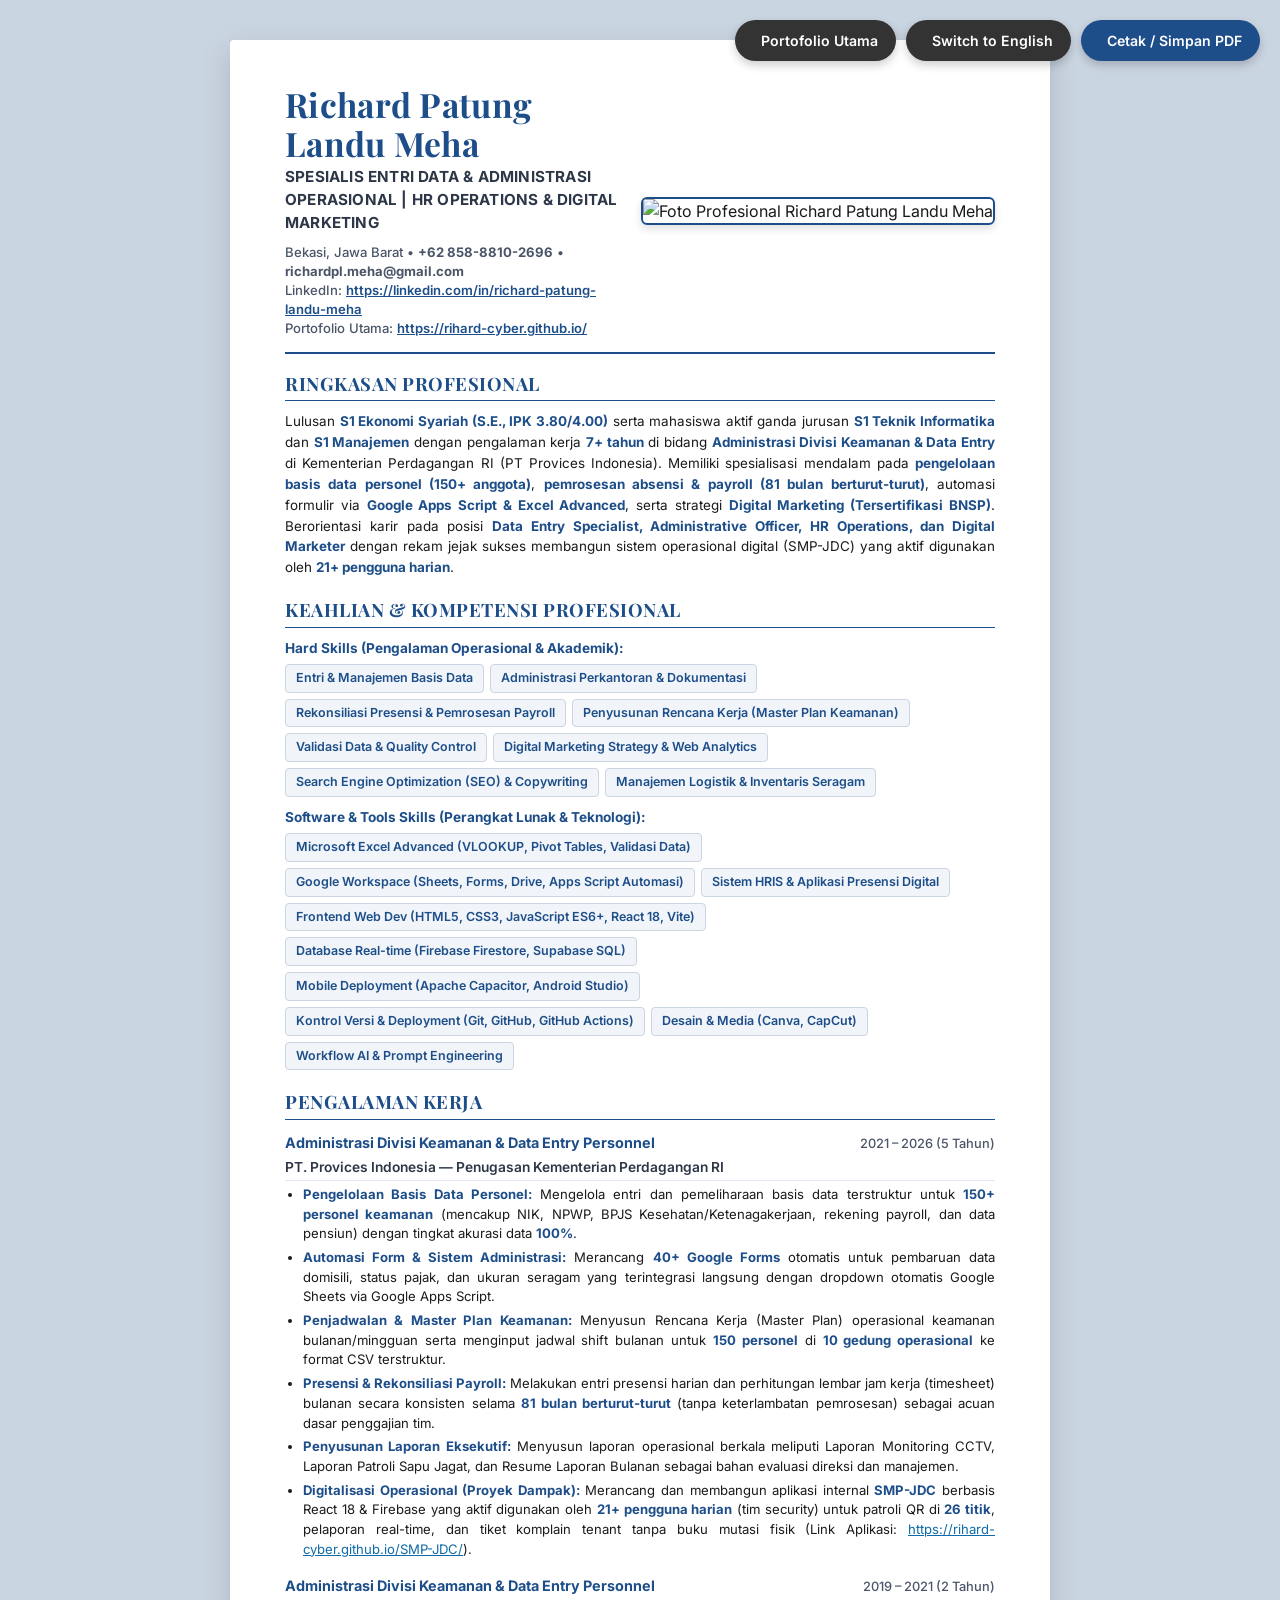
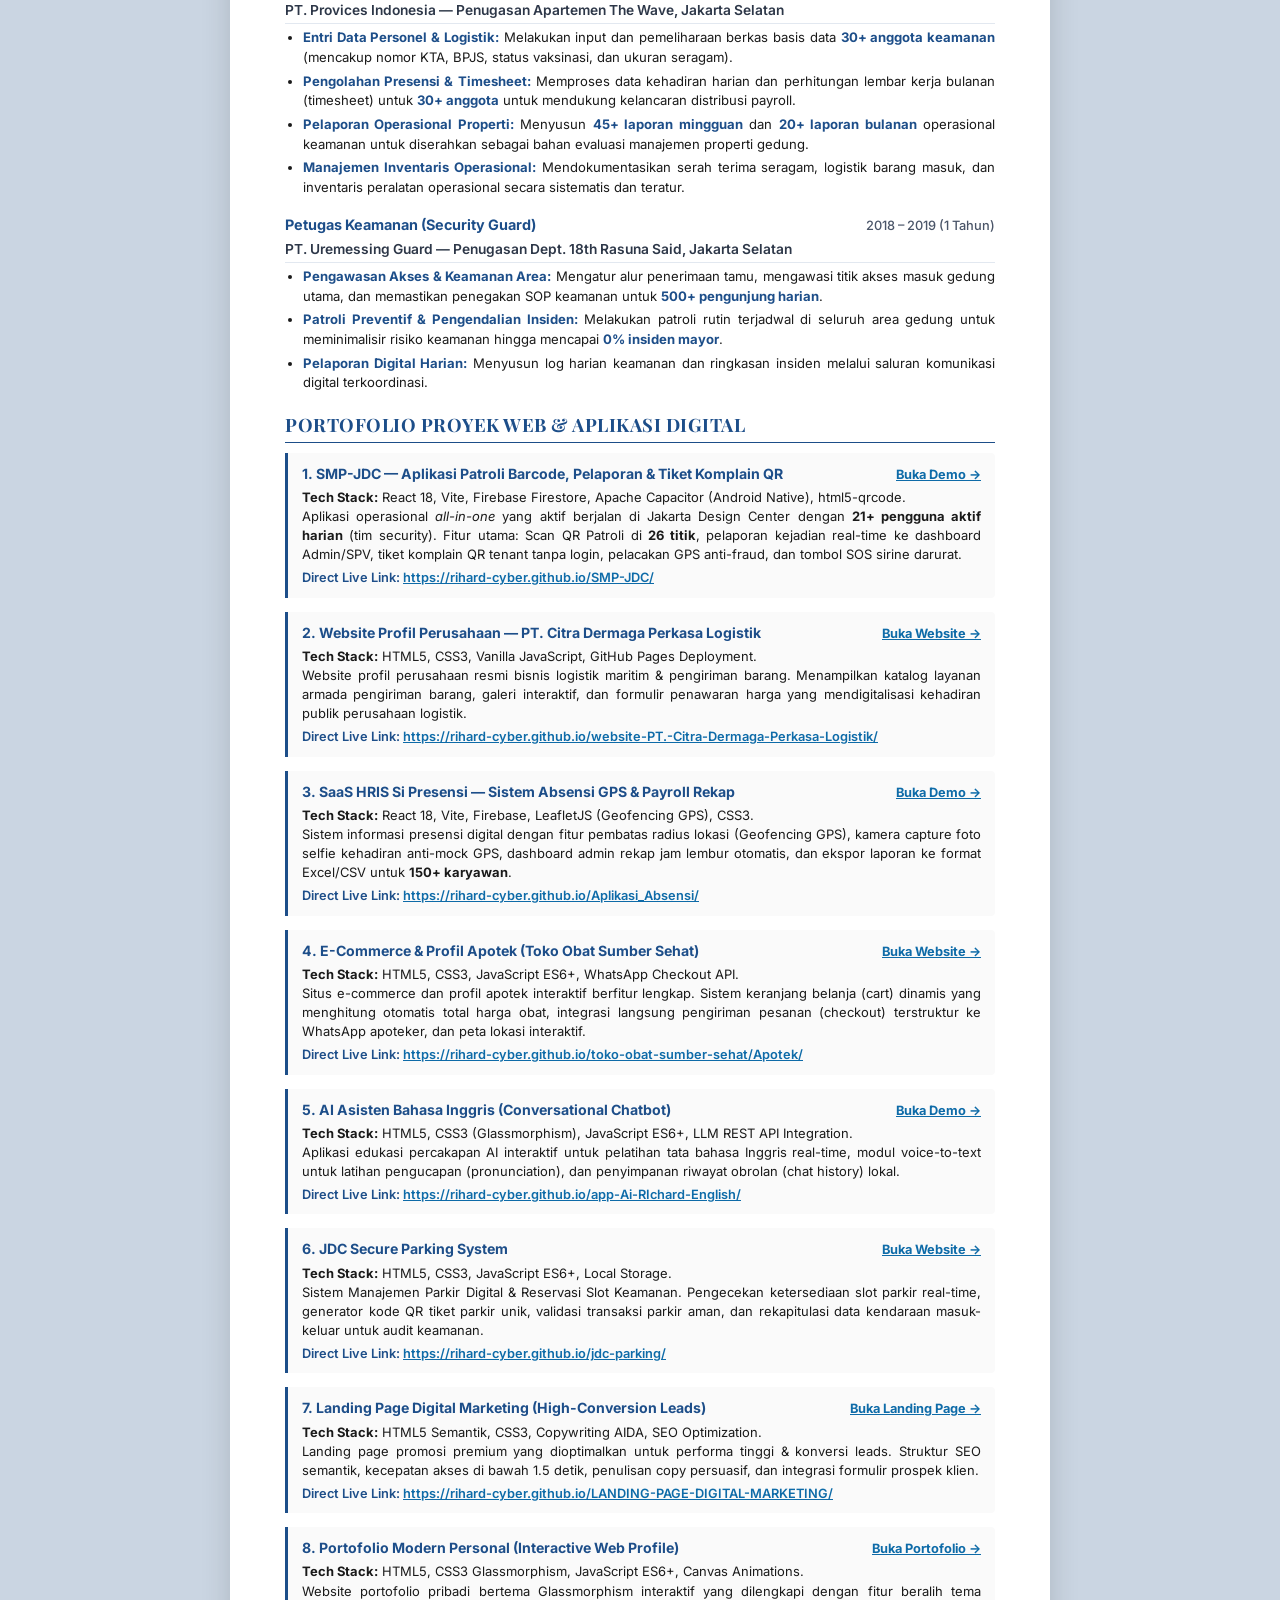
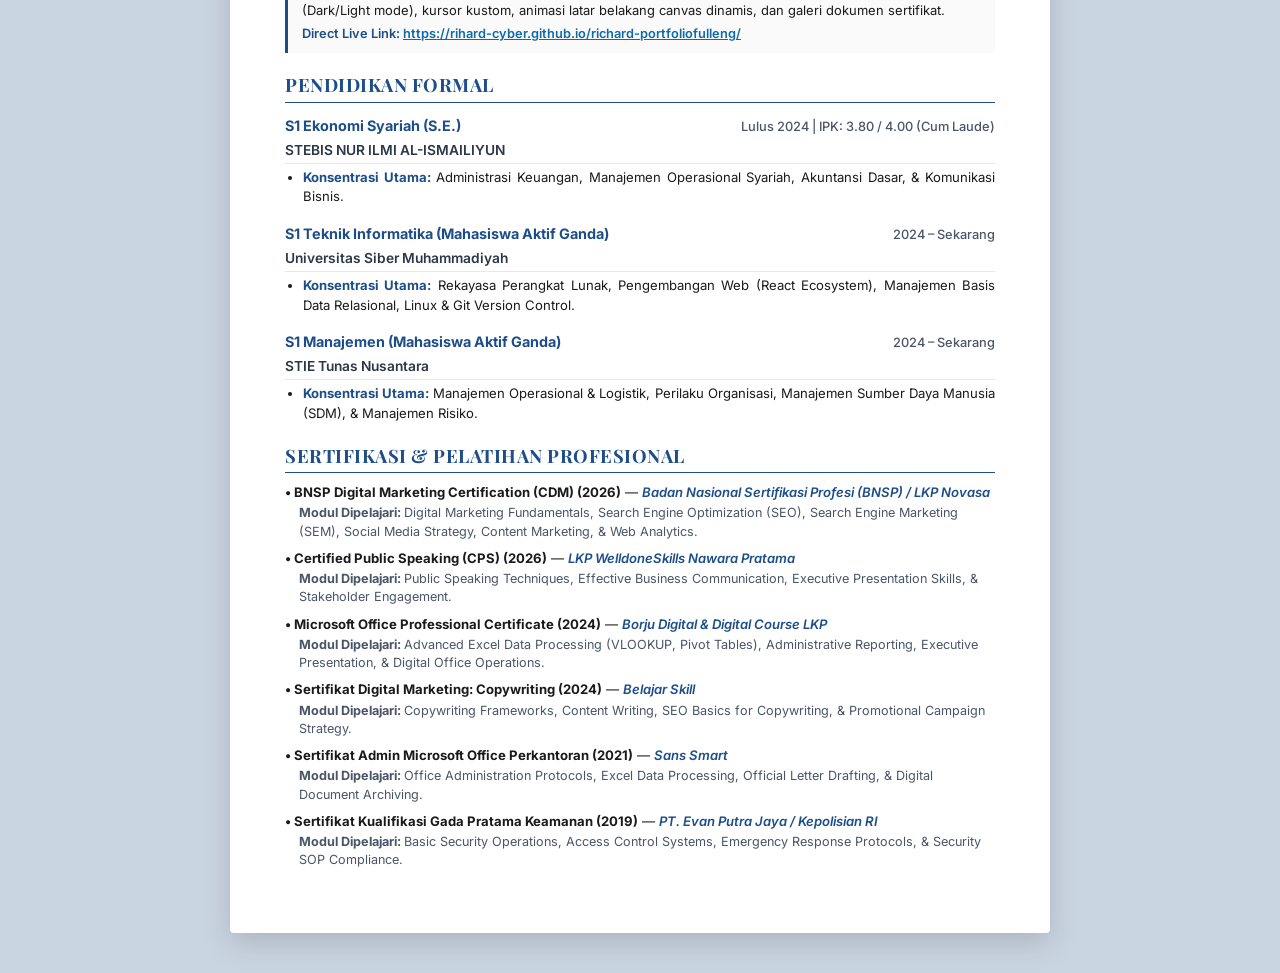
==== cv-ats.html @ 4c86d502 "feat: upgrade ATS CV & portfolio with 12 HR review points, single bilingual i18n switcher, explicit " ====
<!DOCTYPE html>
<html lang="id">
<head>
    <meta charset="UTF-8">
    <meta name="viewport" content="width=device-width, initial-scale=1.0">
    <title>Richard Patung Landu Meha — CV ATS</title>
    <!-- Google Fonts -->
    <link rel="preconnect" href="https://fonts.googleapis.com">
    <link rel="preconnect" href="https://fonts.gstatic.com" crossorigin>
    <link href="https://fonts.googleapis.com/css2?family=Inter:wght@400;500;600;700;800&family=Playfair+Display:ital,wght@0,600;0,700;1,400&display=swap" rel="stylesheet">
    <!-- Phosphor Icons -->
    <script src="https://unpkg.com/@phosphor-icons/web"></script>
    <style>
        :root {
            --bg-canvas: #cad5e2;
            --bg-paper: #ffffff;
            --text-primary: #1a1a1a;
            --text-secondary: #4a5568;
            --accent-color: #1d4e89; /* Elegant Navy Blue */
            --accent-light: #0e6ba8;
            --badge-bg: #f1f5f9;
            --badge-text: #1d4e89;
            --border-color: #1d4e89;
            --highlight-bg: #f8fafc;
        }

        * {
            box-sizing: border-box;
            margin: 0;
            padding: 0;
        }

        body {
            font-family: 'Inter', -apple-system, BlinkMacSystemFont, sans-serif;
            background-color: var(--bg-canvas);
            color: var(--text-primary);
            line-height: 1.5;
            padding: 40px 20px;
            display: flex;
            justify-content: center;
            align-items: center;
            min-height: 100vh;
        }

        /* Language visibility toggling */
        body.lang-id .lang-en { display: none !important; }
        body.lang-en .lang-id { display: none !important; }

        /* CV Paper Container */
        .cv-paper {
            background-color: var(--bg-paper);
            width: 100%;
            max-width: 820px;
            min-height: 1050px;
            padding: 45px 55px;
            box-shadow: 0 10px 30px rgba(0, 0, 0, 0.15);
            position: relative;
            border-radius: 4px;
        }

        /* Floating action buttons */
        .action-bar {
            position: fixed;
            top: 20px;
            right: 20px;
            display: flex;
            gap: 10px;
            z-index: 1000;
        }

        .btn-action {
            display: inline-flex;
            align-items: center;
            gap: 8px;
            padding: 10px 18px;
            background-color: var(--accent-color);
            color: #ffffff;
            border: none;
            border-radius: 30px;
            font-family: 'Inter', sans-serif;
            font-size: 0.88rem;
            font-weight: 600;
            cursor: pointer;
            box-shadow: 0 4px 10px rgba(0, 0, 0, 0.2);
            transition: all 0.3s ease;
            text-decoration: none;
        }

        .btn-action:hover {
            background-color: var(--accent-light);
            transform: translateY(-2px);
        }

        .btn-secondary {
            background-color: #333333;
        }

        .btn-secondary:hover {
            background-color: #555555;
        }

        /* Header Layout (Photo + Text) */
        header {
            margin-bottom: 16px;
            border-bottom: 2px solid var(--accent-color);
            padding-bottom: 14px;
        }

        .header-container {
            display: flex;
            align-items: center;
            justify-content: space-between;
            gap: 20px;
        }

        .header-content {
            flex: 1;
        }

        .header-photo {
            flex-shrink: 0;
        }

        .profile-img {
            width: 105px;
            height: 125px;
            object-fit: cover;
            border-radius: 6px;
            border: 2px solid var(--accent-color);
            box-shadow: 0 4px 8px rgba(0, 0, 0, 0.12);
        }

        .name {
            font-family: 'Playfair Display', Georgia, serif;
            font-size: 2.1rem;
            font-weight: 700;
            color: var(--accent-color);
            letter-spacing: 0.3px;
            line-height: 1.15;
            margin-bottom: 4px;
        }

        .headline {
            font-size: 0.95rem;
            font-weight: 700;
            color: #2d3748;
            margin-bottom: 8px;
            letter-spacing: 0.2px;
            text-transform: uppercase;
        }

        .contact-info {
            font-size: 0.82rem;
            color: var(--text-secondary);
            font-weight: 500;
            line-height: 1.45;
        }

        .contact-info a {
            color: var(--accent-color);
            text-decoration: underline;
            font-weight: 600;
        }

        .contact-info a:hover {
            color: var(--accent-light);
        }

        /* Section Title */
        .section-title {
            font-family: 'Playfair Display', Georgia, serif;
            font-size: 1.15rem;
            font-weight: 700;
            color: var(--accent-color);
            margin-bottom: 10px;
            border-bottom: 1.5px solid var(--accent-color);
            padding-bottom: 3px;
            text-transform: uppercase;
            letter-spacing: 0.5px;
        }

        section {
            margin-bottom: 18px;
        }

        /* Summary */
        .summary-text {
            font-size: 0.84rem;
            text-align: justify;
            color: var(--text-primary);
            line-height: 1.55;
        }

        .summary-text strong {
            color: var(--accent-color);
        }

        /* Skills Section */
        .skills-category {
            margin-bottom: 10px;
        }

        .category-subtitle {
            font-size: 0.85rem;
            font-weight: 700;
            color: var(--accent-color);
            margin-bottom: 6px;
        }

        .badge-grid {
            display: flex;
            flex-wrap: wrap;
            gap: 6px;
        }

        .badge {
            background-color: var(--badge-bg);
            color: var(--badge-text);
            font-size: 0.78rem;
            font-weight: 600;
            padding: 4px 10px;
            border-radius: 4px;
            border: 1px solid #cbd5e1;
            display: inline-block;
        }

        /* Job & Education Items */
        .item-block {
            margin-bottom: 14px;
            page-break-inside: avoid;
        }

        .item-header {
            display: flex;
            justify-content: space-between;
            align-items: baseline;
            margin-bottom: 4px;
            border-bottom: 1px solid #e2e8f0;
            padding-bottom: 2px;
        }

        .item-role {
            font-size: 0.9rem;
            font-weight: 700;
            color: var(--accent-color);
        }

        .item-company {
            font-size: 0.86rem;
            font-weight: 600;
            color: #2d3748;
        }

        .item-meta {
            font-size: 0.8rem;
            color: var(--text-secondary);
            font-weight: 500;
            white-space: nowrap;
        }

        ul.bullets {
            margin-left: 18px;
            font-size: 0.82rem;
            color: var(--text-primary);
            line-height: 1.5;
        }

        ul.bullets li {
            margin-bottom: 4px;
            text-align: justify;
        }

        ul.bullets li strong {
            color: var(--accent-color);
            font-weight: 700;
        }

        /* Projects Section */
        .project-item {
            margin-bottom: 14px;
            page-break-inside: avoid;
            background: #fafafa;
            padding: 10px 14px;
            border-left: 3px solid var(--accent-color);
            border-radius: 0 4px 4px 0;
        }

        .project-title-bar {
            display: flex;
            justify-content: space-between;
            align-items: baseline;
            margin-bottom: 4px;
        }

        .project-title {
            font-size: 0.88rem;
            font-weight: 700;
            color: var(--accent-color);
        }

        .project-link {
            font-size: 0.8rem;
            color: var(--accent-light);
            text-decoration: underline;
            font-weight: 700;
        }

        .project-link:hover {
            color: var(--accent-color);
        }

        .project-desc {
            font-size: 0.81rem;
            color: var(--text-primary);
            text-align: justify;
            line-height: 1.48;
        }

        .project-url-box {
            margin-top: 4px;
            font-size: 0.8rem;
            font-weight: 600;
            color: var(--accent-color);
        }

        .project-url-link {
            color: var(--accent-light);
            text-decoration: underline;
            word-break: break-all;
            font-weight: 600;
        }

        /* Certificates list */
        .cert-item {
            margin-bottom: 8px;
            font-size: 0.82rem;
            page-break-inside: avoid;
            line-height: 1.45;
        }

        .cert-title-year {
            font-weight: 700;
            color: var(--text-primary);
        }

        .cert-issuer {
            font-style: italic;
            color: var(--accent-color);
            font-weight: 600;
        }

        .cert-modules {
            color: var(--text-secondary);
            font-size: 0.79rem;
            margin-top: 2px;
            padding-left: 14px;
        }

        /* Print Media Queries */
        @media print {
            body {
                background-color: #ffffff !important;
                padding: 0;
                color: #000000 !important;
                -webkit-print-color-adjust: exact !important;
                print-color-adjust: exact !important;
            }

            .cv-paper {
                background-color: #ffffff !important;
                box-shadow: none;
                padding: 25px 35px;
                width: 100%;
                max-width: 100%;
                min-height: auto;
                -webkit-print-color-adjust: exact !important;
                print-color-adjust: exact !important;
            }

            .action-bar {
                display: none !important;
            }

            .badge {
                background-color: #f1f5f9 !important;
                color: #1d4e89 !important;
                border: 1px solid #cbd5e1 !important;
                -webkit-print-color-adjust: exact !important;
                print-color-adjust: exact !important;
            }

            .project-item {
                background: #ffffff !important;
                border-left-color: #1d4e89 !important;
            }

            .project-url-link {
                color: #0e6ba8 !important;
                text-decoration: underline !important;
            }
        }
    </style>
</head>
<body class="lang-id">

    <!-- Floating Action Buttons -->
    <div class="action-bar">
        <a href="index.html" class="btn-action btn-secondary">
            <i class="ph ph-arrow-left"></i> 
            <span class="lang-id">Portofolio Utama</span>
            <span class="lang-en">Main Portfolio</span>
        </a>
        <button onclick="toggleCvLanguage()" class="btn-action btn-secondary" id="btn-lang-toggle">
            <i class="ph ph-globe"></i> 
            <span class="lang-id">Switch to English</span>
            <span class="lang-en">Switch to Indonesia</span>
        </button>
        <button onclick="window.print()" class="btn-action">
            <i class="ph ph-printer"></i> 
            <span class="lang-id">Cetak / Simpan PDF</span>
            <span class="lang-en">Print / Save PDF</span>
        </button>
    </div>

    <!-- CV Document -->
    <div class="cv-paper">
        
        <!-- HEADER SECTION (With Photo & Structured Contact) -->
        <header>
            <div class="header-container">
                <div class="header-content">
                    <h1 class="name">Richard Patung Landu Meha</h1>
                    <div class="headline">
                        <span class="lang-id">Spesialis Entri Data &amp; Administrasi Operasional | HR Operations &amp; Digital Marketing</span>
                        <span class="lang-en">Data Entry &amp; Operational Administration Specialist | HR Operations &amp; Digital Marketing</span>
                    </div>
                    <div class="contact-info">
                        <span class="lang-id">Bekasi, Jawa Barat</span>
                        <span class="lang-en">Bekasi, West Java</span> &bull; 
                        <strong>+62 858-8810-2696</strong> &bull; 
                        <strong>richardpl.meha@gmail.com</strong><br>
                        LinkedIn: <a href="https://linkedin.com/in/richard-patung-landu-meha-9099a3259" target="_blank">https://linkedin.com/in/richard-patung-landu-meha</a><br>
                        <span class="lang-id">Portofolio Utama:</span>
                        <span class="lang-en">Main Portfolio:</span> 
                        <a href="https://rihard-cyber.github.io/" target="_blank">https://rihard-cyber.github.io/</a>
                    </div>
                </div>
                <div class="header-photo">
                    <img src="images/foto-profil.jpg" alt="Foto Profesional Richard Patung Landu Meha" class="profile-img">
                </div>
            </div>
        </header>

        <!-- PROFESSIONAL SUMMARY -->
        <section id="summary">
            <h2 class="section-title">
                <span class="lang-id">Ringkasan Profesional</span>
                <span class="lang-en">Professional Summary</span>
            </h2>
            <p class="summary-text lang-id">
                Lulusan <strong>S1 Ekonomi Syariah (S.E., IPK 3.80/4.00)</strong> serta mahasiswa aktif ganda jurusan <strong>S1 Teknik Informatika</strong> dan <strong>S1 Manajemen</strong> dengan pengalaman kerja <strong>7+ tahun</strong> di bidang <strong>Administrasi Divisi Keamanan &amp; Data Entry</strong> di Kementerian Perdagangan RI (PT Provices Indonesia). Memiliki spesialisasi mendalam pada <strong>pengelolaan basis data personel (150+ anggota)</strong>, <strong>pemrosesan absensi &amp; payroll (81 bulan berturut-turut)</strong>, automasi formulir via <strong>Google Apps Script &amp; Excel Advanced</strong>, serta strategi <strong>Digital Marketing (Tersertifikasi BNSP)</strong>. Berorientasi karir pada posisi <strong>Data Entry Specialist, Administrative Officer, HR Operations, dan Digital Marketer</strong> dengan rekam jejak sukses membangun sistem operasional digital (SMP-JDC) yang aktif digunakan oleh <strong>21+ pengguna harian</strong>.
            </p>
            <p class="summary-text lang-en">
                Graduate holding a <strong>Bachelor of Islamic Economics (S.E., High GPA 3.80/4.00)</strong> and currently pursuing dual Bachelor's degrees in <strong>Informatics Engineering</strong> and <strong>Management</strong>, with <strong>7+ years</strong> of professional experience in <strong>Security Division Administration &amp; Data Entry</strong> at the Ministry of Trade RI (via PT Provices Indonesia). Specialized in <strong>personnel database management (150+ staff)</strong>, <strong>attendance &amp; payroll reconciliation (81 consecutive months)</strong>, form automation via <strong>Google Apps Script &amp; Advanced MS Excel</strong>, and <strong>Digital Marketing strategies (BNSP Certified)</strong>. Target career roles include <strong>Data Entry Specialist, Administrative Officer, HR Operations, and Digital Marketer</strong>, backed by a proven track record of developing an operational digital management app (SMP-JDC) actively serving <strong>21+ daily active users</strong>.
            </p>
        </section>

        <!-- SKILLS CATEGORIZATION -->
        <section id="skills">
            <h2 class="section-title">
                <span class="lang-id">Keahlian &amp; Kompetensi Profesional</span>
                <span class="lang-en">Skills &amp; Professional Competencies</span>
            </h2>
            
            <div class="skills-category">
                <div class="category-subtitle">
                    <span class="lang-id">Hard Skills (Pengalaman Operasional &amp; Akademik):</span>
                    <span class="lang-en">Hard Skills (Operational &amp; Academic Expertise):</span>
                </div>
                <div class="badge-grid lang-id">
                    <span class="badge">Entri &amp; Manajemen Basis Data</span>
                    <span class="badge">Administrasi Perkantoran &amp; Dokumentasi</span>
                    <span class="badge">Rekonsiliasi Presensi &amp; Pemrosesan Payroll</span>
                    <span class="badge">Penyusunan Rencana Kerja (Master Plan Keamanan)</span>
                    <span class="badge">Validasi Data &amp; Quality Control</span>
                    <span class="badge">Digital Marketing Strategy &amp; Web Analytics</span>
                    <span class="badge">Search Engine Optimization (SEO) &amp; Copywriting</span>
                    <span class="badge">Manajemen Logistik &amp; Inventaris Seragam</span>
                </div>
                <div class="badge-grid lang-en">
                    <span class="badge">Data Entry &amp; Database Management</span>
                    <span class="badge">Office Administration &amp; Documentation</span>
                    <span class="badge">Attendance Reconciliation &amp; Payroll Processing</span>
                    <span class="badge">Security Master Plan &amp; SOP Development</span>
                    <span class="badge">Data Validation &amp; Quality Control</span>
                    <span class="badge">Digital Marketing Strategy &amp; Web Analytics</span>
                    <span class="badge">Search Engine Optimization (SEO) &amp; Copywriting</span>
                    <span class="badge">Logistics &amp; Uniform Inventory Management</span>
                </div>
            </div>

            <div class="skills-category" style="margin-top: 8px;">
                <div class="category-subtitle">
                    <span class="lang-id">Software &amp; Tools Skills (Perangkat Lunak &amp; Teknologi):</span>
                    <span class="lang-en">Software &amp; Tools Skills (Applications &amp; Tech Stack):</span>
                </div>
                <div class="badge-grid lang-id">
                    <span class="badge">Microsoft Excel Advanced (VLOOKUP, Pivot Tables, Validasi Data)</span>
                    <span class="badge">Google Workspace (Sheets, Forms, Drive, Apps Script Automasi)</span>
                    <span class="badge">Sistem HRIS &amp; Aplikasi Presensi Digital</span>
                    <span class="badge">Frontend Web Dev (HTML5, CSS3, JavaScript ES6+, React 18, Vite)</span>
                    <span class="badge">Database Real-time (Firebase Firestore, Supabase SQL)</span>
                    <span class="badge">Mobile Deployment (Apache Capacitor, Android Studio)</span>
                    <span class="badge">Kontrol Versi &amp; Deployment (Git, GitHub, GitHub Actions)</span>
                    <span class="badge">Desain &amp; Media (Canva, CapCut)</span>
                    <span class="badge">Workflow AI &amp; Prompt Engineering</span>
                </div>
                <div class="badge-grid lang-en">
                    <span class="badge">Advanced MS Excel (VLOOKUP, Pivot Tables, Data Validation)</span>
                    <span class="badge">Google Workspace (Sheets, Forms, Drive, Apps Script Automation)</span>
                    <span class="badge">Digital HRIS &amp; Attendance Systems</span>
                    <span class="badge">Frontend Web Dev (HTML5, CSS3, JavaScript ES6+, React 18, Vite)</span>
                    <span class="badge">Real-time Database (Firebase Firestore, Supabase SQL)</span>
                    <span class="badge">Mobile Deployment (Apache Capacitor, Android Studio)</span>
                    <span class="badge">Version Control &amp; Deployment (Git, GitHub, GitHub Actions)</span>
                    <span class="badge">Design &amp; Media (Canva, CapCut)</span>
                    <span class="badge">AI Prompt Engineering &amp; Workflows</span>
                </div>
            </div>
        </section>

        <!-- WORK EXPERIENCE -->
        <section id="experience">
            <h2 class="section-title">
                <span class="lang-id">Pengalaman Kerja</span>
                <span class="lang-en">Work Experience</span>
            </h2>
            
            <!-- Job 1 -->
            <div class="item-block">
                <div class="item-header">
                    <div>
                        <span class="item-role">
                            <span class="lang-id">Administrasi Divisi Keamanan &amp; Data Entry Personnel</span>
                            <span class="lang-en">Security Division Administration &amp; Data Entry Personnel</span>
                        </span><br>
                        <span class="item-company">
                            <span class="lang-id">PT. Provices Indonesia — Penugasan Kementerian Perdagangan RI</span>
                            <span class="lang-en">PT. Provices Indonesia — Assigned to Ministry of Trade RI</span>
                        </span>
                    </div>
                    <span class="item-meta">
                        <span class="lang-id">2021 – 2026 (5 Tahun)</span>
                        <span class="lang-en">2021 – 2026 (5 Years)</span>
                    </span>
                </div>
                <ul class="bullets lang-id">
                    <li><strong>Pengelolaan Basis Data Personel:</strong> Mengelola entri dan pemeliharaan basis data terstruktur untuk <strong>150+ personel keamanan</strong> (mencakup NIK, NPWP, BPJS Kesehatan/Ketenagakerjaan, rekening payroll, dan data pensiun) dengan tingkat akurasi data <strong>100%</strong>.</li>
                    <li><strong>Automasi Form &amp; Sistem Administrasi:</strong> Merancang <strong>40+ Google Forms</strong> otomatis untuk pembaruan data domisili, status pajak, dan ukuran seragam yang terintegrasi langsung dengan dropdown otomatis Google Sheets via Google Apps Script.</li>
                    <li><strong>Penjadwalan &amp; Master Plan Keamanan:</strong> Menyusun Rencana Kerja (Master Plan) operasional keamanan bulanan/mingguan serta menginput jadwal shift bulanan untuk <strong>150 personel</strong> di <strong>10 gedung operasional</strong> ke format CSV terstruktur.</li>
                    <li><strong>Presensi &amp; Rekonsiliasi Payroll:</strong> Melakukan entri presensi harian dan perhitungan lembar jam kerja (timesheet) bulanan secara konsisten selama <strong>81 bulan berturut-turut</strong> (tanpa keterlambatan pemrosesan) sebagai acuan dasar penggajian tim.</li>
                    <li><strong>Penyusunan Laporan Eksekutif:</strong> Menyusun laporan operasional berkala meliputi Laporan Monitoring CCTV, Laporan Patroli Sapu Jagat, dan Resume Laporan Bulanan sebagai bahan evaluasi direksi dan manajemen.</li>
                    <li><strong>Digitalisasi Operasional (Proyek Dampak):</strong> Merancang dan membangun aplikasi internal <strong>SMP-JDC</strong> berbasis React 18 &amp; Firebase yang aktif digunakan oleh <strong>21+ pengguna harian</strong> (tim security) untuk patroli QR di <strong>26 titik</strong>, pelaporan real-time, dan tiket komplain tenant tanpa buku mutasi fisik (Link Aplikasi: <a href="https://rihard-cyber.github.io/SMP-JDC/" target="_blank" style="color: var(--accent-light);">https://rihard-cyber.github.io/SMP-JDC/</a>).</li>
                </ul>
                <ul class="bullets lang-en">
                    <li><strong>Personnel Database Management:</strong> Maintained and updated structured database for <strong>150+ security personnel</strong> (including ID, tax number, health/social insurance, payroll account, and pension records) with a <strong>100%</strong> data accuracy rate.</li>
                    <li><strong>Form Automation &amp; Admin System:</strong> Designed <strong>40+ automated Google Forms</strong> for employee address updates, tax status, and uniform sizing, seamlessly linked to Google Sheets dropdowns via Google Apps Script.</li>
                    <li><strong>Scheduling &amp; Security Master Plan:</strong> Formulated monthly/weekly security Master Plans and inputted monthly shift schedules for <strong>150 personnel</strong> across <strong>10 operational buildings</strong> into structured CSV formats.</li>
                    <li><strong>Attendance &amp; Payroll Reconciliation:</strong> Executed daily attendance entries and monthly timesheet processing consistently for <strong>81 consecutive months</strong> (zero delay) as the main basis for payroll calculation.</li>
                    <li><strong>Executive Reporting:</strong> Prepared periodic operational reports including CCTV Monitoring Logs, Patrol Briefs, and Monthly Resume Reports for management review and tactical evaluation.</li>
                    <li><strong>Operational Digitalization (Impact Project):</strong> Architected and deployed <strong>SMP-JDC</strong> (Digital Security Management App) using React 18 &amp; Firebase, actively used by <strong>21+ daily active security officers</strong> for QR barcode patrol at <strong>26 checkpoints</strong>, real-time incident reporting, and guest complaint ticketing (App Link: <a href="https://rihard-cyber.github.io/SMP-JDC/" target="_blank" style="color: var(--accent-light);">https://rihard-cyber.github.io/SMP-JDC/</a>).</li>
                </ul>
            </div>

            <!-- Job 2 -->
            <div class="item-block">
                <div class="item-header">
                    <div>
                        <span class="item-role">
                            <span class="lang-id">Administrasi Divisi Keamanan &amp; Data Entry Personnel</span>
                            <span class="lang-en">Security Division Administration &amp; Data Entry Personnel</span>
                        </span><br>
                        <span class="item-company">
                            <span class="lang-id">PT. Provices Indonesia — Penugasan Apartemen The Wave, Jakarta Selatan</span>
                            <span class="lang-en">PT. Provices Indonesia — Assigned to The Wave Apartment, South Jakarta</span>
                        </span>
                    </div>
                    <span class="item-meta">
                        <span class="lang-id">2019 – 2021 (2 Tahun)</span>
                        <span class="lang-en">2019 – 2021 (2 Years)</span>
                    </span>
                </div>
                <ul class="bullets lang-id">
                    <li><strong>Entri Data Personel &amp; Logistik:</strong> Melakukan input dan pemeliharaan berkas basis data <strong>30+ anggota keamanan</strong> (mencakup nomor KTA, BPJS, status vaksinasi, dan ukuran seragam).</li>
                    <li><strong>Pengolahan Presensi &amp; Timesheet:</strong> Memproses data kehadiran harian dan perhitungan lembar kerja bulanan (timesheet) untuk <strong>30+ anggota</strong> untuk mendukung kelancaran distribusi payroll.</li>
                    <li><strong>Pelaporan Operasional Properti:</strong> Menyusun <strong>45+ laporan mingguan</strong> dan <strong>20+ laporan bulanan</strong> operasional keamanan untuk diserahkan sebagai bahan evaluasi manajemen properti gedung.</li>
                    <li><strong>Manajemen Inventaris Operasional:</strong> Mendokumentasikan serah terima seragam, logistik barang masuk, dan inventaris peralatan operasional secara sistematis dan teratur.</li>
                </ul>
                <ul class="bullets lang-en">
                    <li><strong>Personnel &amp; Logistics Data Entry:</strong> Processed and maintained records for <strong>30+ security members</strong> (including license numbers, social security, vaccination logs, and uniform inventory).</li>
                    <li><strong>Attendance &amp; Timesheet Processing:</strong> Computed daily attendance logs and monthly timesheets for <strong>30+ members</strong> to support timely payroll calculation.</li>
                    <li><strong>Property Management Reporting:</strong> Compiled <strong>45+ weekly</strong> and <strong>20+ monthly</strong> security operational reports for property management evaluation.</li>
                    <li><strong>Inventory Control:</strong> Systematically logged uniform distribution, incoming operational goods, and security equipment handover.</li>
                </ul>
            </div>

            <!-- Job 3 -->
            <div class="item-block">
                <div class="item-header">
                    <div>
                        <span class="item-role">
                            <span class="lang-id">Petugas Keamanan (Security Guard)</span>
                            <span class="lang-en">Security Guard</span>
                        </span><br>
                        <span class="item-company">
                            <span class="lang-id">PT. Uremessing Guard — Penugasan Dept. 18th Rasuna Said, Jakarta Selatan</span>
                            <span class="lang-en">PT. Uremessing Guard — Assigned to Dept. 18th Rasuna Said, South Jakarta</span>
                        </span>
                    </div>
                    <span class="item-meta">
                        <span class="lang-id">2018 – 2019 (1 Tahun)</span>
                        <span class="lang-en">2018 – 2019 (1 Year)</span>
                    </span>
                </div>
                <ul class="bullets lang-id">
                    <li><strong>Pengawasan Akses &amp; Keamanan Area:</strong> Mengatur alur penerimaan tamu, mengawasi titik akses masuk gedung utama, dan memastikan penegakan SOP keamanan untuk <strong>500+ pengunjung harian</strong>.</li>
                    <li><strong>Patroli Preventif &amp; Pengendalian Insiden:</strong> Melakukan patroli rutin terjadwal di seluruh area gedung untuk meminimalisir risiko keamanan hingga mencapai <strong>0% insiden mayor</strong>.</li>
                    <li><strong>Pelaporan Digital Harian:</strong> Menyusun log harian keamanan dan ringkasan insiden melalui saluran komunikasi digital terkoordinasi.</li>
                </ul>
                <ul class="bullets lang-en">
                    <li><strong>Access Control &amp; Building Security:</strong> Managed visitor check-in, supervised main building access points, and enforced safety protocols for <strong>500+ daily visitors</strong>.</li>
                    <li><strong>Patrol &amp; Incident Prevention:</strong> Executed scheduled patrols across building premises to prevent security risks, maintaining <strong>0% major safety incidents</strong>.</li>
                    <li><strong>Daily Digital Logging:</strong> Submitted daily security activity logs and incident summaries via coordinated digital channels.</li>
                </ul>
            </div>
        </section>

        <!-- DEVELOPED PROJECTS & PORTFOLIO (Synchronized with Web Portfolio) -->
        <section id="projects">
            <h2 class="section-title">
                <span class="lang-id">Portofolio Proyek Web &amp; Aplikasi Digital</span>
                <span class="lang-en">Web &amp; Application Projects Portfolio</span>
            </h2>
            
            <!-- Project 1 -->
            <div class="project-item">
                <div class="project-title-bar">
                    <span class="project-title">
                        <span class="lang-id">1. SMP-JDC — Aplikasi Patroli Barcode, Pelaporan &amp; Tiket Komplain QR</span>
                        <span class="lang-en">1. SMP-JDC — Real-Time Barcode Patrol &amp; Complaint Ticketing App</span>
                    </span>
                    <a href="https://rihard-cyber.github.io/SMP-JDC/" target="_blank" class="project-link">
                        <span class="lang-id">Buka Demo &rarr;</span>
                        <span class="lang-en">Open Demo &rarr;</span>
                    </a>
                </div>
                <p class="project-desc lang-id">
                    <strong>Tech Stack:</strong> React 18, Vite, Firebase Firestore, Apache Capacitor (Android Native), html5-qrcode.<br>
                    Aplikasi operasional <em>all-in-one</em> yang aktif berjalan di Jakarta Design Center dengan <strong>21+ pengguna aktif harian</strong> (tim security). Fitur utama: Scan QR Patroli di <strong>26 titik</strong>, pelaporan kejadian real-time ke dashboard Admin/SPV, tiket komplain QR tenant tanpa login, pelacakan GPS anti-fraud, dan tombol SOS sirine darurat.
                </p>
                <p class="project-desc lang-en">
                    <strong>Tech Stack:</strong> React 18, Vite, Firebase Firestore, Apache Capacitor (Android Native), html5-qrcode.<br>
                    All-in-one operational app live at Jakarta Design Center with <strong>21+ daily active security users</strong>. Key features: <strong>26 QR checkpoint patrol scans</strong>, real-time incident reporting to Admin/SPV dashboard, tenant QR complaint ticketing without login, anti-fraud GPS tracking, and SOS emergency siren.
                </p>
                <div class="project-url-box">
                    Direct Live Link: <a href="https://rihard-cyber.github.io/SMP-JDC/" target="_blank" class="project-url-link">https://rihard-cyber.github.io/SMP-JDC/</a>
                </div>
            </div>

            <!-- Project 2 -->
            <div class="project-item">
                <div class="project-title-bar">
                    <span class="project-title">
                        <span class="lang-id">2. Website Profil Perusahaan — PT. Citra Dermaga Perkasa Logistik</span>
                        <span class="lang-en">2. Corporate Profile Website — PT. Citra Dermaga Perkasa Logistik</span>
                    </span>
                    <a href="https://rihard-cyber.github.io/website-PT.-Citra-Dermaga-Perkasa-Logistik/" target="_blank" class="project-link">
                        <span class="lang-id">Buka Website &rarr;</span>
                        <span class="lang-en">Open Website &rarr;</span>
                    </a>
                </div>
                <p class="project-desc lang-id">
                    <strong>Tech Stack:</strong> HTML5, CSS3, Vanilla JavaScript, GitHub Pages Deployment.<br>
                    Website profil perusahaan resmi bisnis logistik maritim &amp; pengiriman barang. Menampilkan katalog layanan armada pengiriman barang, galeri interaktif, dan formulir penawaran harga yang mendigitalisasi kehadiran publik perusahaan logistik.
                </p>
                <p class="project-desc lang-en">
                    <strong>Tech Stack:</strong> HTML5, CSS3, Vanilla JavaScript, GitHub Pages Deployment.<br>
                    Official corporate profile website for maritime logistics business. Features interactive fleet service catalog, media gallery, and instant shipping rate inquiry forms.
                </p>
                <div class="project-url-box">
                    Direct Live Link: <a href="https://rihard-cyber.github.io/website-PT.-Citra-Dermaga-Perkasa-Logistik/" target="_blank" class="project-url-link">https://rihard-cyber.github.io/website-PT.-Citra-Dermaga-Perkasa-Logistik/</a>
                </div>
            </div>

            <!-- Project 3 -->
            <div class="project-item">
                <div class="project-title-bar">
                    <span class="project-title">
                        <span class="lang-id">3. SaaS HRIS Si Presensi — Sistem Absensi GPS &amp; Payroll Rekap</span>
                        <span class="lang-en">3. SaaS HRIS Si Presensi — GPS Attendance &amp; Payroll Reconciliation System</span>
                    </span>
                    <a href="https://rihard-cyber.github.io/Aplikasi_Absensi/" target="_blank" class="project-link">
                        <span class="lang-id">Buka Demo &rarr;</span>
                        <span class="lang-en">Open Demo &rarr;</span>
                    </a>
                </div>
                <p class="project-desc lang-id">
                    <strong>Tech Stack:</strong> React 18, Vite, Firebase, LeafletJS (Geofencing GPS), CSS3.<br>
                    Sistem informasi presensi digital dengan fitur pembatas radius lokasi (Geofencing GPS), kamera capture foto selfie kehadiran anti-mock GPS, dashboard admin rekap jam lembur otomatis, dan ekspor laporan ke format Excel/CSV untuk <strong>150+ karyawan</strong>.
                </p>
                <p class="project-desc lang-en">
                    <strong>Tech Stack:</strong> React 18, Vite, Firebase, LeafletJS (GPS Geofencing), CSS3.<br>
                    Digital attendance system featuring GPS radius boundaries (Geofencing), selfie photo verification, automated overtime calculation admin dashboard, and report export to Excel/CSV for <strong>150+ staff</strong>.
                </p>
                <div class="project-url-box">
                    Direct Live Link: <a href="https://rihard-cyber.github.io/Aplikasi_Absensi/" target="_blank" class="project-url-link">https://rihard-cyber.github.io/Aplikasi_Absensi/</a>
                </div>
            </div>

            <!-- Project 4 -->
            <div class="project-item">
                <div class="project-title-bar">
                    <span class="project-title">
                        <span class="lang-id">4. E-Commerce &amp; Profil Apotek (Toko Obat Sumber Sehat)</span>
                        <span class="lang-en">4. E-Commerce &amp; Pharmacy Profile (Sumber Sehat Pharmacy)</span>
                    </span>
                    <a href="https://rihard-cyber.github.io/toko-obat-sumber-sehat/Apotek/" target="_blank" class="project-link">
                        <span class="lang-id">Buka Website &rarr;</span>
                        <span class="lang-en">Open Website &rarr;</span>
                    </a>
                </div>
                <p class="project-desc lang-id">
                    <strong>Tech Stack:</strong> HTML5, CSS3, JavaScript ES6+, WhatsApp Checkout API.<br>
                    Situs e-commerce dan profil apotek interaktif berfitur lengkap. Sistem keranjang belanja (cart) dinamis yang menghitung otomatis total harga obat, integrasi langsung pengiriman pesanan (checkout) terstruktur ke WhatsApp apoteker, dan peta lokasi interaktif.
                </p>
                <p class="project-desc lang-en">
                    <strong>Tech Stack:</strong> HTML5, CSS3, JavaScript ES6+, WhatsApp Checkout API.<br>
                    Interactive e-commerce storefront and pharmacy profile. Automated shopping cart calculation, structured order checkout directly integrated with pharmacist WhatsApp, and interactive location map.
                </p>
                <div class="project-url-box">
                    Direct Live Link: <a href="https://rihard-cyber.github.io/toko-obat-sumber-sehat/Apotek/" target="_blank" class="project-url-link">https://rihard-cyber.github.io/toko-obat-sumber-sehat/Apotek/</a>
                </div>
            </div>

            <!-- Project 5 -->
            <div class="project-item">
                <div class="project-title-bar">
                    <span class="project-title">
                        <span class="lang-id">5. AI Asisten Bahasa Inggris (Conversational Chatbot)</span>
                        <span class="lang-en">5. AI English Assistant (Conversational Chatbot)</span>
                    </span>
                    <a href="https://rihard-cyber.github.io/app-Ai-RIchard-English/" target="_blank" class="project-link">
                        <span class="lang-id">Buka Demo &rarr;</span>
                        <span class="lang-en">Open Demo &rarr;</span>
                    </a>
                </div>
                <p class="project-desc lang-id">
                    <strong>Tech Stack:</strong> HTML5, CSS3 (Glassmorphism), JavaScript ES6+, LLM REST API Integration.<br>
                    Aplikasi edukasi percakapan AI interaktif untuk pelatihan tata bahasa Inggris real-time, modul voice-to-text untuk latihan pengucapan (pronunciation), dan penyimpanan riwayat obrolan (chat history) lokal.
                </p>
                <p class="project-desc lang-en">
                    <strong>Tech Stack:</strong> HTML5, CSS3 (Glassmorphism), JavaScript ES6+, LLM REST API Integration.<br>
                    Interactive AI conversational learning assistant for real-time English grammar feedback, voice-to-text pronunciation module, and local chat history storage.
                </p>
                <div class="project-url-box">
                    Direct Live Link: <a href="https://rihard-cyber.github.io/app-Ai-RIchard-English/" target="_blank" class="project-url-link">https://rihard-cyber.github.io/app-Ai-RIchard-English/</a>
                </div>
            </div>

            <!-- Project 6 -->
            <div class="project-item">
                <div class="project-title-bar">
                    <span class="project-title">
                        <span class="lang-id">6. JDC Secure Parking System</span>
                        <span class="lang-en">6. JDC Secure Parking System</span>
                    </span>
                    <a href="https://rihard-cyber.github.io/jdc-parking/" target="_blank" class="project-link">
                        <span class="lang-id">Buka Website &rarr;</span>
                        <span class="lang-en">Open Website &rarr;</span>
                    </a>
                </div>
                <p class="project-desc lang-id">
                    <strong>Tech Stack:</strong> HTML5, CSS3, JavaScript ES6+, Local Storage.<br>
                    Sistem Manajemen Parkir Digital &amp; Reservasi Slot Keamanan. Pengecekan ketersediaan slot parkir real-time, generator kode QR tiket parkir unik, validasi transaksi parkir aman, dan rekapitulasi data kendaraan masuk-keluar untuk audit keamanan.
                </p>
                <p class="project-desc lang-en">
                    <strong>Tech Stack:</strong> HTML5, CSS3, JavaScript ES6+, Local Storage.<br>
                    Digital Parking Management System &amp; Security Slot Reservation. Real-time parking slot checking, unique QR ticket generator, secure booking validation, and vehicle entry/exit auditing logs.
                </p>
                <div class="project-url-box">
                    Direct Live Link: <a href="https://rihard-cyber.github.io/jdc-parking/" target="_blank" class="project-url-link">https://rihard-cyber.github.io/jdc-parking/</a>
                </div>
            </div>

            <!-- Project 7 -->
            <div class="project-item">
                <div class="project-title-bar">
                    <span class="project-title">
                        <span class="lang-id">7. Landing Page Digital Marketing (High-Conversion Leads)</span>
                        <span class="lang-en">7. Digital Marketing Landing Page (High-Conversion Leads)</span>
                    </span>
                    <a href="https://rihard-cyber.github.io/LANDING-PAGE-DIGITAL-MARKETING/" target="_blank" class="project-link">
                        <span class="lang-id">Buka Landing Page &rarr;</span>
                        <span class="lang-en">Open Landing Page &rarr;</span>
                    </a>
                </div>
                <p class="project-desc lang-id">
                    <strong>Tech Stack:</strong> HTML5 Semantik, CSS3, Copywriting AIDA, SEO Optimization.<br>
                    Landing page promosi premium yang dioptimalkan untuk performa tinggi &amp; konversi leads. Struktur SEO semantik, kecepatan akses di bawah 1.5 detik, penulisan copy persuasif, dan integrasi formulir prospek klien.
                </p>
                <p class="project-desc lang-en">
                    <strong>Tech Stack:</strong> Semantic HTML5, CSS3, Copywriting AIDA, SEO Optimization.<br>
                    High-converting promotional landing page. Structured semantic SEO layout, fast loading under 1.5s, persuasive AIDA copy framework, and integrated lead generation forms.
                </p>
                <div class="project-url-box">
                    Direct Live Link: <a href="https://rihard-cyber.github.io/LANDING-PAGE-DIGITAL-MARKETING/" target="_blank" class="project-url-link">https://rihard-cyber.github.io/LANDING-PAGE-DIGITAL-MARKETING/</a>
                </div>
            </div>

            <!-- Project 8 -->
            <div class="project-item">
                <div class="project-title-bar">
                    <span class="project-title">
                        <span class="lang-id">8. Portofolio Modern Personal (Interactive Web Profile)</span>
                        <span class="lang-en">8. Modern Personal Portfolio (Interactive Web Profile)</span>
                    </span>
                    <a href="https://rihard-cyber.github.io/richard-portfoliofulleng/" target="_blank" class="project-link">
                        <span class="lang-id">Buka Portofolio &rarr;</span>
                        <span class="lang-en">Open Portfolio &rarr;</span>
                    </a>
                </div>
                <p class="project-desc lang-id">
                    <strong>Tech Stack:</strong> HTML5, CSS3 Glassmorphism, JavaScript ES6+, Canvas Animations.<br>
                    Website portofolio pribadi bertema Glassmorphism interaktif yang dilengkapi dengan fitur beralih tema (Dark/Light mode), kursor kustom, animasi latar belakang canvas dinamis, dan galeri dokumen sertifikat.
                </p>
                <p class="project-desc lang-en">
                    <strong>Tech Stack:</strong> HTML5, CSS3 Glassmorphism, JavaScript ES6+, Canvas Animations.<br>
                    Interactive personal portfolio website featuring glassmorphism design, dark/light theme toggle, custom cursor tracking, canvas animations, and interactive certificate gallery.
                </p>
                <div class="project-url-box">
                    Direct Live Link: <a href="https://rihard-cyber.github.io/richard-portfoliofulleng/" target="_blank" class="project-url-link">https://rihard-cyber.github.io/richard-portfoliofulleng/</a>
                </div>
            </div>
        </section>

        <!-- FORMAL EDUCATION -->
        <section id="education">
            <h2 class="section-title">
                <span class="lang-id">Pendidikan Formal</span>
                <span class="lang-en">Formal Education</span>
            </h2>
            
            <div class="item-block">
                <div class="item-header">
                    <div>
                        <span class="item-role">
                            <span class="lang-id">S1 Ekonomi Syariah (S.E.)</span>
                            <span class="lang-en">Bachelor of Islamic Economics (S.E.)</span>
                        </span><br>
                        <span class="item-company">STEBIS NUR ILMI AL-ISMAILIYUN</span>
                    </div>
                    <span class="item-meta">
                        <span class="lang-id">Lulus 2024 | IPK: 3.80 / 4.00 (Cum Laude)</span>
                        <span class="lang-en">Graduated 2024 | GPA: 3.80 / 4.00 (Cum Laude)</span>
                    </span>
                </div>
                <ul class="bullets lang-id">
                    <li><strong>Konsentrasi Utama:</strong> Administrasi Keuangan, Manajemen Operasional Syariah, Akuntansi Dasar, &amp; Komunikasi Bisnis.</li>
                </ul>
                <ul class="bullets lang-en">
                    <li><strong>Key Concentrations:</strong> Financial Administration, Operational Management, Basic Accounting, &amp; Business Communication.</li>
                </ul>
            </div>

            <div class="item-block">
                <div class="item-header">
                    <div>
                        <span class="item-role">
                            <span class="lang-id">S1 Teknik Informatika (Mahasiswa Aktif Ganda)</span>
                            <span class="lang-en">Bachelor of Informatics Engineering (Active Dual Degree Student)</span>
                        </span><br>
                        <span class="item-company">Universitas Siber Muhammadiyah</span>
                    </div>
                    <span class="item-meta">2024 – <span class="lang-id">Sekarang</span><span class="lang-en">Present</span></span>
                </div>
                <ul class="bullets lang-id">
                    <li><strong>Konsentrasi Utama:</strong> Rekayasa Perangkat Lunak, Pengembangan Web (React Ecosystem), Manajemen Basis Data Relasional, Linux &amp; Git Version Control.</li>
                </ul>
                <ul class="bullets lang-en">
                    <li><strong>Key Concentrations:</strong> Software Engineering, Web Development (React Ecosystem), Relational Database Management, Linux &amp; Git Version Control.</li>
                </ul>
            </div>

            <div class="item-block">
                <div class="item-header">
                    <div>
                        <span class="item-role">
                            <span class="lang-id">S1 Manajemen (Mahasiswa Aktif Ganda)</span>
                            <span class="lang-en">Bachelor of Management (Active Dual Degree Student)</span>
                        </span><br>
                        <span class="item-company">STIE Tunas Nusantara</span>
                    </div>
                    <span class="item-meta">2024 – <span class="lang-id">Sekarang</span><span class="lang-en">Present</span></span>
                </div>
                <ul class="bullets lang-id">
                    <li><strong>Konsentrasi Utama:</strong> Manajemen Operasional &amp; Logistik, Perilaku Organisasi, Manajemen Sumber Daya Manusia (SDM), &amp; Manajemen Risiko.</li>
                </ul>
                <ul class="bullets lang-en">
                    <li><strong>Key Concentrations:</strong> Operations &amp; Logistics Management, Organizational Behavior, Human Resource Management (HR), &amp; Risk Management.</li>
                </ul>
            </div>
        </section>

        <!-- CERTIFICATIONS & TRAINING -->
        <section id="certificates">
            <h2 class="section-title">
                <span class="lang-id">Sertifikasi &amp; Pelatihan Profesional</span>
                <span class="lang-en">Certifications &amp; Professional Training</span>
            </h2>
            
            <div class="cert-item">
                <span class="cert-title-year">&bull; BNSP Digital Marketing Certification (CDM) (2026)</span> — 
                <span class="cert-issuer">
                    <span class="lang-id">Badan Nasional Sertifikasi Profesi (BNSP) / LKP Novasa</span>
                    <span class="lang-en">National Professional Certification Agency (BNSP) / LKP Novasa</span>
                </span>
                <div class="cert-modules">
                    <strong>
                        <span class="lang-id">Modul Dipelajari:</span>
                        <span class="lang-en">Modules Studied:</span>
                    </strong> Digital Marketing Fundamentals, Search Engine Optimization (SEO), Search Engine Marketing (SEM), Social Media Strategy, Content Marketing, &amp; Web Analytics.
                </div>
            </div>

            <div class="cert-item">
                <span class="cert-title-year">&bull; Certified Public Speaking (CPS) (2026)</span> — 
                <span class="cert-issuer">LKP WelldoneSkills Nawara Pratama</span>
                <div class="cert-modules">
                    <strong>
                        <span class="lang-id">Modul Dipelajari:</span>
                        <span class="lang-en">Modules Studied:</span>
                    </strong> Public Speaking Techniques, Effective Business Communication, Executive Presentation Skills, &amp; Stakeholder Engagement.
                </div>
            </div>

            <div class="cert-item">
                <span class="cert-title-year">&bull; Microsoft Office Professional Certificate (2024)</span> — 
                <span class="cert-issuer">Borju Digital &amp; Digital Course LKP</span>
                <div class="cert-modules">
                    <strong>
                        <span class="lang-id">Modul Dipelajari:</span>
                        <span class="lang-en">Modules Studied:</span>
                    </strong> Advanced Excel Data Processing (VLOOKUP, Pivot Tables), Administrative Reporting, Executive Presentation, &amp; Digital Office Operations.
                </div>
            </div>

            <div class="cert-item">
                <span class="cert-title-year">&bull; Sertifikat Digital Marketing: Copywriting (2024)</span> — 
                <span class="cert-issuer">Belajar Skill</span>
                <div class="cert-modules">
                    <strong>
                        <span class="lang-id">Modul Dipelajari:</span>
                        <span class="lang-en">Modules Studied:</span>
                    </strong> Copywriting Frameworks, Content Writing, SEO Basics for Copywriting, &amp; Promotional Campaign Strategy.
                </div>
            </div>

            <div class="cert-item">
                <span class="cert-title-year">&bull; Sertifikat Admin Microsoft Office Perkantoran (2021)</span> — 
                <span class="cert-issuer">Sans Smart</span>
                <div class="cert-modules">
                    <strong>
                        <span class="lang-id">Modul Dipelajari:</span>
                        <span class="lang-en">Modules Studied:</span>
                    </strong> Office Administration Protocols, Excel Data Processing, Official Letter Drafting, &amp; Digital Document Archiving.
                </div>
            </div>

            <div class="cert-item">
                <span class="cert-title-year">&bull; Sertifikat Kualifikasi Gada Pratama Keamanan (2019)</span> — 
                <span class="cert-issuer">
                    <span class="lang-id">PT. Evan Putra Jaya / Kepolisian RI</span>
                    <span class="lang-en">PT. Evan Putra Jaya / Indonesian National Police</span>
                </span>
                <div class="cert-modules">
                    <strong>
                        <span class="lang-id">Modul Dipelajari:</span>
                        <span class="lang-en">Modules Studied:</span>
                    </strong> Basic Security Operations, Access Control Systems, Emergency Response Protocols, &amp; Security SOP Compliance.
                </div>
            </div>
        </section>

    </div>

    <!-- Script for Dynamic Language Switching & Print Automation -->
    <script>
        function getInitialLanguage() {
            const urlParams = new URLSearchParams(window.location.search);
            const langParam = urlParams.get('lang');
            if (langParam === 'en' || langParam === 'id') {
                return langParam;
            }
            const savedLang = localStorage.getItem('user_lang');
            if (savedLang === 'en' || savedLang === 'id') {
                return savedLang;
            }
            return 'id';
        }

        function setCvLanguage(lang) {
            const currentLang = (lang === 'en') ? 'en' : 'id';
            document.body.classList.remove('lang-id', 'lang-en');
            document.body.classList.add('lang-' + currentLang);
            document.documentElement.lang = currentLang;
            localStorage.setItem('user_lang', currentLang);

            document.title = (currentLang === 'en') 
                ? "Richard Patung Landu Meha — Professional ATS Resume"
                : "Richard Patung Landu Meha — CV Profesional ATS";
        }

        function toggleCvLanguage() {
            const isCurrentEn = document.body.classList.contains('lang-en');
            const targetLang = isCurrentEn ? 'id' : 'en';
            setCvLanguage(targetLang);
        }

        window.addEventListener('DOMContentLoaded', () => {
            const initialLang = getInitialLanguage();
            setCvLanguage(initialLang);

            const urlParams = new URLSearchParams(window.location.search);
            if (urlParams.get('print') === 'true') {
                setTimeout(() => {
                    window.print();
                }, 500);
            }
        });
    </script>
</body>
</html>
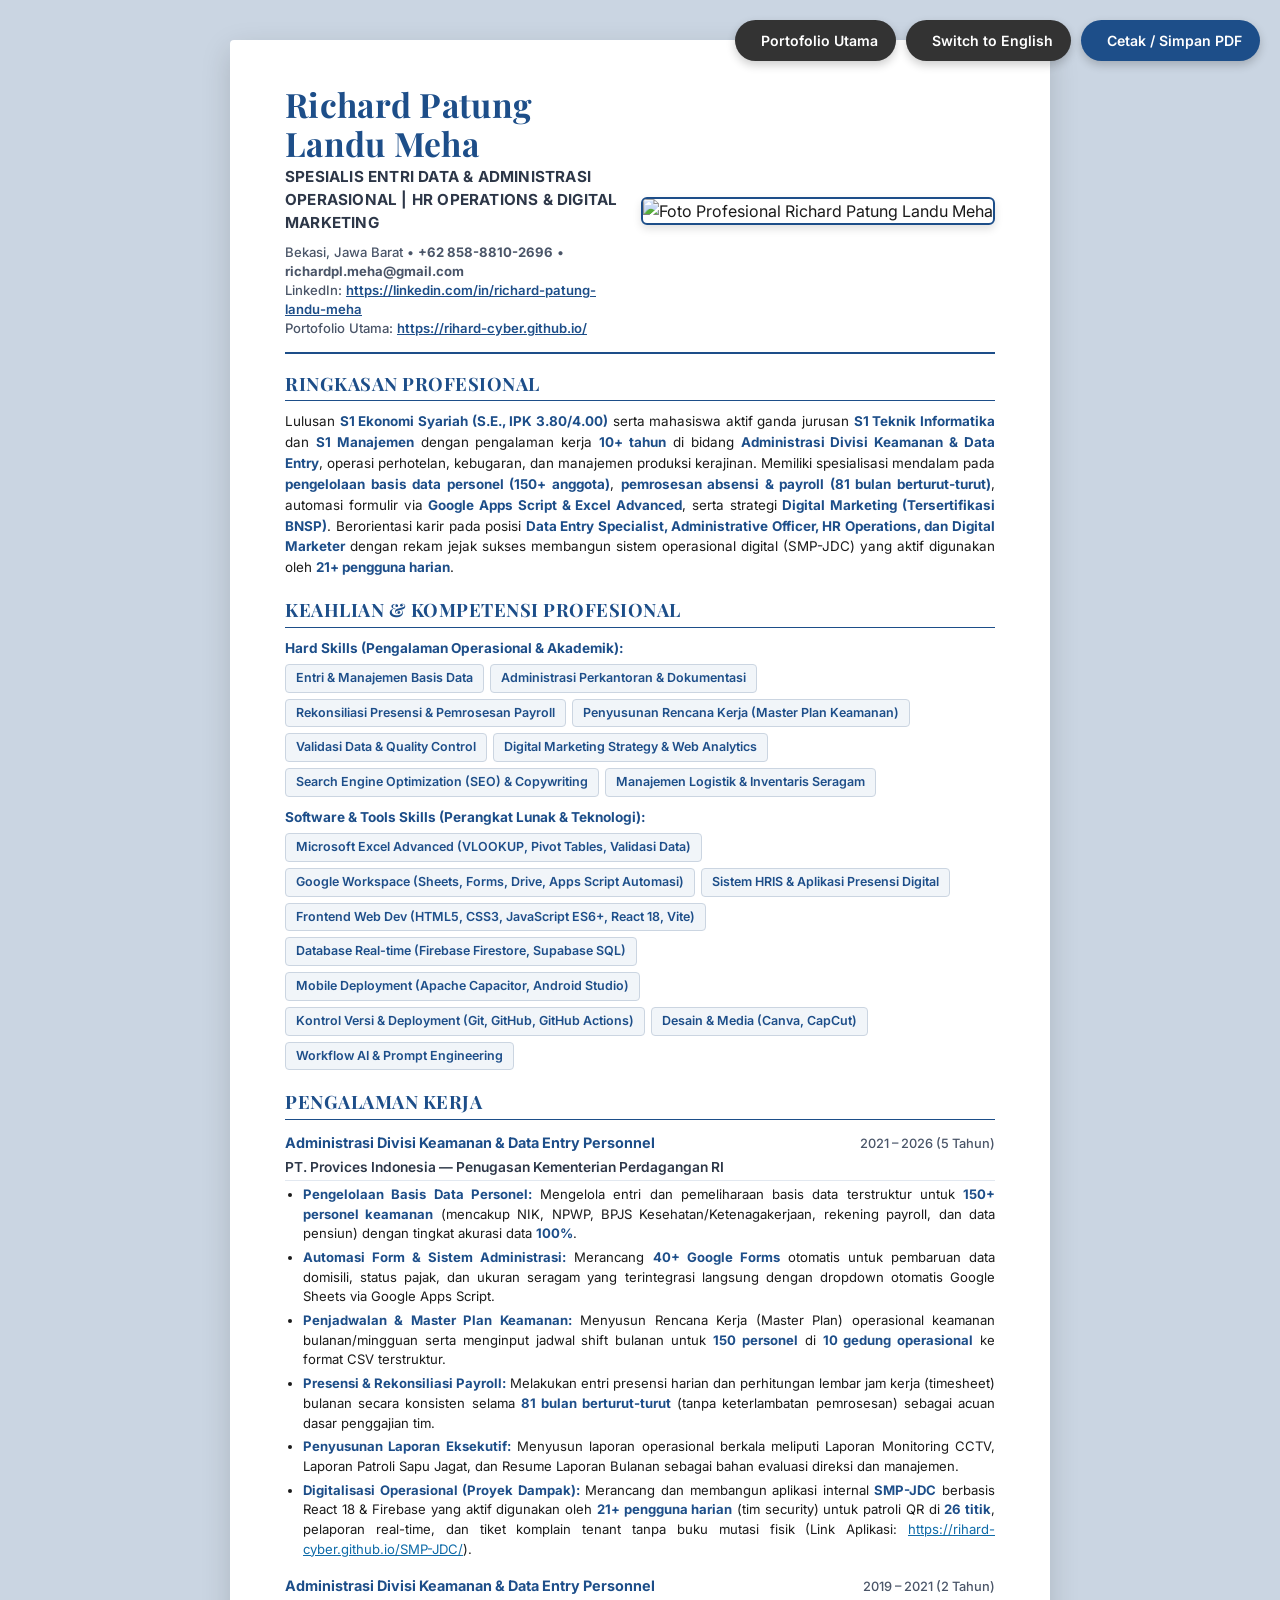
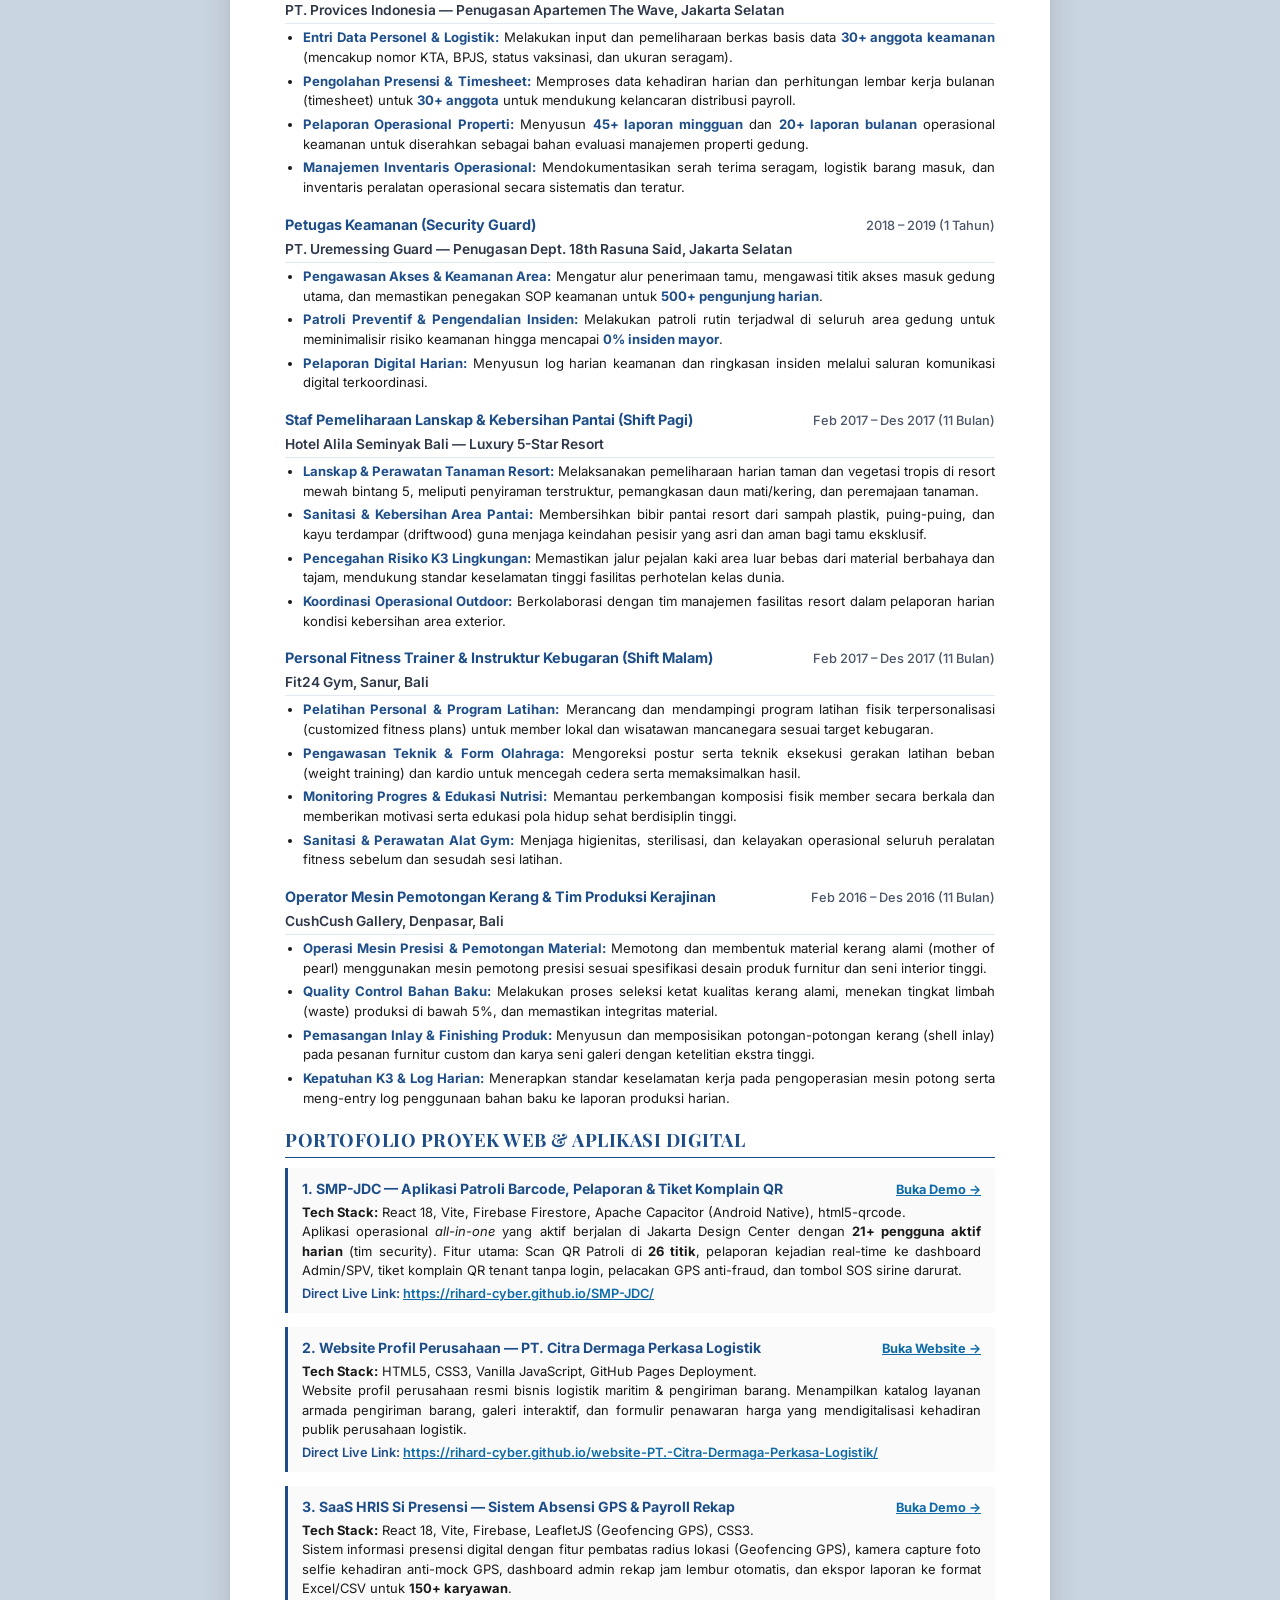
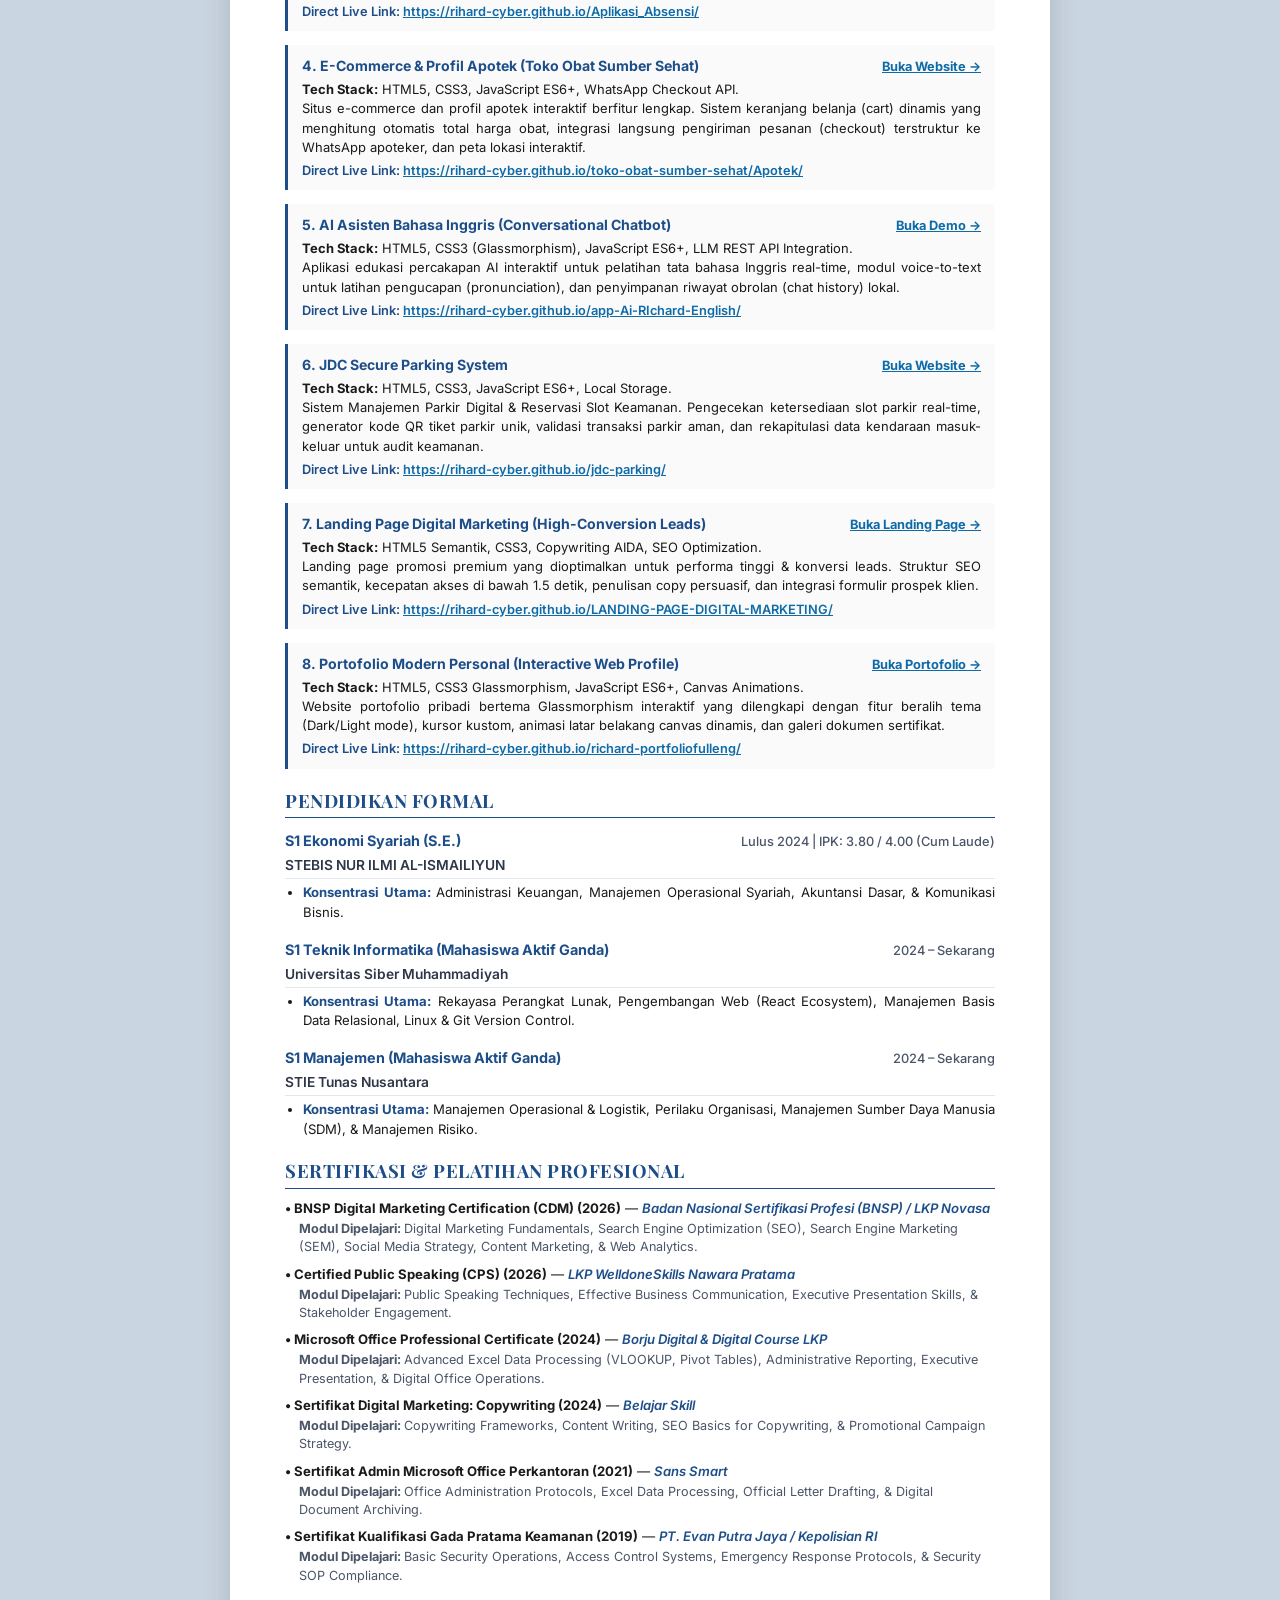
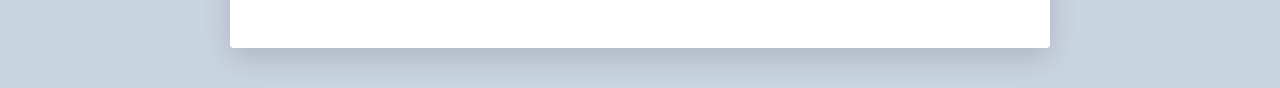
==== commit 4909c1fb: "feat: add Fit24 Gym Sanur & CushCush Gallery work experiences and update experience stats to 10+ yea" ====
--- a/cv-ats.html
+++ b/cv-ats.html
@@ -458,10 +458,10 @@
                 <span class="lang-en">Professional Summary</span>
             </h2>
             <p class="summary-text lang-id">
-                Lulusan <strong>S1 Ekonomi Syariah (S.E., IPK 3.80/4.00)</strong> serta mahasiswa aktif ganda jurusan <strong>S1 Teknik Informatika</strong> dan <strong>S1 Manajemen</strong> dengan pengalaman kerja <strong>7+ tahun</strong> di bidang <strong>Administrasi Divisi Keamanan &amp; Data Entry</strong> di Kementerian Perdagangan RI (PT Provices Indonesia). Memiliki spesialisasi mendalam pada <strong>pengelolaan basis data personel (150+ anggota)</strong>, <strong>pemrosesan absensi &amp; payroll (81 bulan berturut-turut)</strong>, automasi formulir via <strong>Google Apps Script &amp; Excel Advanced</strong>, serta strategi <strong>Digital Marketing (Tersertifikasi BNSP)</strong>. Berorientasi karir pada posisi <strong>Data Entry Specialist, Administrative Officer, HR Operations, dan Digital Marketer</strong> dengan rekam jejak sukses membangun sistem operasional digital (SMP-JDC) yang aktif digunakan oleh <strong>21+ pengguna harian</strong>.
+                Lulusan <strong>S1 Ekonomi Syariah (S.E., IPK 3.80/4.00)</strong> serta mahasiswa aktif ganda jurusan <strong>S1 Teknik Informatika</strong> dan <strong>S1 Manajemen</strong> dengan pengalaman kerja <strong>10+ tahun</strong> di bidang <strong>Administrasi Divisi Keamanan &amp; Data Entry</strong>, operasi perhotelan, kebugaran, dan manajemen produksi kerajinan. Memiliki spesialisasi mendalam pada <strong>pengelolaan basis data personel (150+ anggota)</strong>, <strong>pemrosesan absensi &amp; payroll (81 bulan berturut-turut)</strong>, automasi formulir via <strong>Google Apps Script &amp; Excel Advanced</strong>, serta strategi <strong>Digital Marketing (Tersertifikasi BNSP)</strong>. Berorientasi karir pada posisi <strong>Data Entry Specialist, Administrative Officer, HR Operations, dan Digital Marketer</strong> dengan rekam jejak sukses membangun sistem operasional digital (SMP-JDC) yang aktif digunakan oleh <strong>21+ pengguna harian</strong>.
             </p>
             <p class="summary-text lang-en">
-                Graduate holding a <strong>Bachelor of Islamic Economics (S.E., High GPA 3.80/4.00)</strong> and currently pursuing dual Bachelor's degrees in <strong>Informatics Engineering</strong> and <strong>Management</strong>, with <strong>7+ years</strong> of professional experience in <strong>Security Division Administration &amp; Data Entry</strong> at the Ministry of Trade RI (via PT Provices Indonesia). Specialized in <strong>personnel database management (150+ staff)</strong>, <strong>attendance &amp; payroll reconciliation (81 consecutive months)</strong>, form automation via <strong>Google Apps Script &amp; Advanced MS Excel</strong>, and <strong>Digital Marketing strategies (BNSP Certified)</strong>. Target career roles include <strong>Data Entry Specialist, Administrative Officer, HR Operations, and Digital Marketer</strong>, backed by a proven track record of developing an operational digital management app (SMP-JDC) actively serving <strong>21+ daily active users</strong>.
+                Graduate holding a <strong>Bachelor of Islamic Economics (S.E., High GPA 3.80/4.00)</strong> and currently pursuing dual Bachelor's degrees in <strong>Informatics Engineering</strong> and <strong>Management</strong>, with <strong>10+ years</strong> of professional experience across <strong>Security Division Administration &amp; Data Entry</strong>, luxury hospitality maintenance, fitness coaching, and artisanal craft production. Specialized in <strong>personnel database management (150+ staff)</strong>, <strong>attendance &amp; payroll reconciliation (81 consecutive months)</strong>, form automation via <strong>Google Apps Script &amp; Advanced MS Excel</strong>, and <strong>Digital Marketing strategies (BNSP Certified)</strong>. Target career roles include <strong>Data Entry Specialist, Administrative Officer, HR Operations, and Digital Marketer</strong>, backed by a proven track record of developing an operational digital management app (SMP-JDC) actively serving <strong>21+ daily active users</strong>.
             </p>
         </section>
 
@@ -633,6 +633,102 @@
                     <li><strong>Daily Digital Logging:</strong> Submitted daily security activity logs and incident summaries via coordinated digital channels.</li>
                 </ul>
             </div>
+
+            <!-- Job 4 -->
+            <div class="item-block">
+                <div class="item-header">
+                    <div>
+                        <span class="item-role">
+                            <span class="lang-id">Staf Pemeliharaan Lanskap &amp; Kebersihan Pantai (Shift Pagi)</span>
+                            <span class="lang-en">Landscape &amp; Beach Caretaker (Daytime Shift)</span>
+                        </span><br>
+                        <span class="item-company">
+                            <span class="lang-id">Hotel Alila Seminyak Bali — Luxury 5-Star Resort</span>
+                            <span class="lang-en">Hotel Alila Seminyak Bali — 5-Star Luxury Resort</span>
+                        </span>
+                    </div>
+                    <span class="item-meta">
+                        <span class="lang-id">Feb 2017 – Des 2017 (11 Bulan)</span>
+                        <span class="lang-en">Feb 2017 – Dec 2017 (11 Months)</span>
+                    </span>
+                </div>
+                <ul class="bullets lang-id">
+                    <li><strong>Lanskap &amp; Perawatan Tanaman Resort:</strong> Melaksanakan pemeliharaan harian taman dan vegetasi tropis di resort mewah bintang 5, meliputi penyiraman terstruktur, pemangkasan daun mati/kering, dan peremajaan tanaman.</li>
+                    <li><strong>Sanitasi &amp; Kebersihan Area Pantai:</strong> Membersihkan bibir pantai resort dari sampah plastik, puing-puing, dan kayu terdampar (driftwood) guna menjaga keindahan pesisir yang asri dan aman bagi tamu eksklusif.</li>
+                    <li><strong>Pencegahan Risiko K3 Lingkungan:</strong> Memastikan jalur pejalan kaki area luar bebas dari material berbahaya dan tajam, mendukung standar keselamatan tinggi fasilitas perhotelan kelas dunia.</li>
+                    <li><strong>Koordinasi Operasional Outdoor:</strong> Berkolaborasi dengan tim manajemen fasilitas resort dalam pelaporan harian kondisi kebersihan area exterior.</li>
+                </ul>
+                <ul class="bullets lang-en">
+                    <li><strong>Resort Landscape &amp; Botanical Maintenance:</strong> Managed daily maintenance across 5-star luxury resort gardens, including structured watering routines, pruning dead foliage, and tropical plant care.</li>
+                    <li><strong>Beachfront Sanitation &amp; Environmental Care:</strong> Cleared resort beachfront premises of plastic waste, debris, and marine driftwood to maintain pristine coastal views for luxury resort guests.</li>
+                    <li><strong>Outdoor Safety &amp; Risk Mitigation:</strong> Inspected exterior walking paths to remove safety hazards, ensuring full compliance with world-class hospitality standards.</li>
+                    <li><strong>Grounds Operational Coordination:</strong> Partnered with the resort Facilities team to submit daily exterior property condition logs.</li>
+                </ul>
+            </div>
+
+            <!-- Job 5 -->
+            <div class="item-block">
+                <div class="item-header">
+                    <div>
+                        <span class="item-role">
+                            <span class="lang-id">Personal Fitness Trainer &amp; Instruktur Kebugaran (Shift Malam)</span>
+                            <span class="lang-en">Personal Fitness Trainer &amp; Fitness Instructor (Evening Shift)</span>
+                        </span><br>
+                        <span class="item-company">
+                            <span class="lang-id">Fit24 Gym, Sanur, Bali</span>
+                            <span class="lang-en">Fit24 Gym, Sanur, Bali</span>
+                        </span>
+                    </div>
+                    <span class="item-meta">
+                        <span class="lang-id">Feb 2017 – Des 2017 (11 Bulan)</span>
+                        <span class="lang-en">Feb 2017 – Dec 2017 (11 Months)</span>
+                    </span>
+                </div>
+                <ul class="bullets lang-id">
+                    <li><strong>Pelatihan Personal &amp; Program Latihan:</strong> Merancang dan mendampingi program latihan fisik terpersonalisasi (customized fitness plans) untuk member lokal dan wisatawan mancanegara sesuai target kebugaran.</li>
+                    <li><strong>Pengawasan Teknik &amp; Form Olahraga:</strong> Mengoreksi postur serta teknik eksekusi gerakan latihan beban (weight training) dan kardio untuk mencegah cedera serta memaksimalkan hasil.</li>
+                    <li><strong>Monitoring Progres &amp; Edukasi Nutrisi:</strong> Memantau perkembangan komposisi fisik member secara berkala dan memberikan motivasi serta edukasi pola hidup sehat berdisiplin tinggi.</li>
+                    <li><strong>Sanitasi &amp; Perawatan Alat Gym:</strong> Menjaga higienitas, sterilisasi, dan kelayakan operasional seluruh peralatan fitness sebelum dan sesudah sesi latihan.</li>
+                </ul>
+                <ul class="bullets lang-en">
+                    <li><strong>Personalized Fitness Coaching:</strong> Formulated and executed tailored workout programs for local members and international tourists to meet specific body conditioning goals.</li>
+                    <li><strong>Exercise Form &amp; Safety Supervision:</strong> Monitored posture and lifting mechanics during weight training and cardio to prevent injuries and optimize training efficiency.</li>
+                    <li><strong>Client Progress Tracking:</strong> Evaluated client physical progress periodically while offering continuous motivation and healthy lifestyle guidance.</li>
+                    <li><strong>Equipment Maintenance &amp; Hygiene:</strong> Maintained high standards of cleanliness, sanitization, and operational readiness across all fitness equipment.</li>
+                </ul>
+            </div>
+
+            <!-- Job 6 -->
+            <div class="item-block">
+                <div class="item-header">
+                    <div>
+                        <span class="item-role">
+                            <span class="lang-id">Operator Mesin Pemotongan Kerang &amp; Tim Produksi Kerajinan</span>
+                            <span class="lang-en">Shell Cutting Machine Operator &amp; Craft Production Staff</span>
+                        </span><br>
+                        <span class="item-company">
+                            <span class="lang-id">CushCush Gallery, Denpasar, Bali</span>
+                            <span class="lang-en">CushCush Gallery, Denpasar, Bali</span>
+                        </span>
+                    </div>
+                    <span class="item-meta">
+                        <span class="lang-id">Feb 2016 – Des 2016 (11 Bulan)</span>
+                        <span class="lang-en">Feb 2016 – Dec 2016 (11 Months)</span>
+                    </span>
+                </div>
+                <ul class="bullets lang-id">
+                    <li><strong>Operasi Mesin Presisi &amp; Pemotongan Material:</strong> Memotong dan membentuk material kerang alami (mother of pearl) menggunakan mesin pemotong presisi sesuai spesifikasi desain produk furnitur dan seni interior tinggi.</li>
+                    <li><strong>Quality Control Bahan Baku:</strong> Melakukan proses seleksi ketat kualitas kerang alami, menekan tingkat limbah (waste) produksi di bawah 5%, dan memastikan integritas material.</li>
+                    <li><strong>Pemasangan Inlay &amp; Finishing Produk:</strong> Menyusun dan memposisikan potongan-potongan kerang (shell inlay) pada pesanan furnitur custom dan karya seni galeri dengan ketelitian ekstra tinggi.</li>
+                    <li><strong>Kepatuhan K3 &amp; Log Harian:</strong> Menerapkan standar keselamatan kerja pada pengoperasian mesin potong serta meng-entry log penggunaan bahan baku ke laporan produksi harian.</li>
+                </ul>
+                <ul class="bullets lang-en">
+                    <li><strong>Precision Machine Operation &amp; Shell Cutting:</strong> Operated machinery to cut natural raw shell materials (mother of pearl) following custom furniture and interior art specifications.</li>
+                    <li><strong>Raw Material Quality Control:</strong> Inspected raw shells for defects, optimizing material usage to maintain production waste under 5%.</li>
+                    <li><strong>Inlay Crafting &amp; Finishing:</strong> Assembled intricate shell inlays on high-end custom furniture pieces and art gallery exhibits with meticulous attention to detail.</li>
+                    <li><strong>Safety Compliance &amp; Production Logging:</strong> Followed industrial safety standards for cutting machinery and logged daily raw material inventory usage into production records.</li>
+                </ul>
+            </div>
         </section>
 
         <!-- DEVELOPED PROJECTS & PORTFOLIO (Synchronized with Web Portfolio) -->
